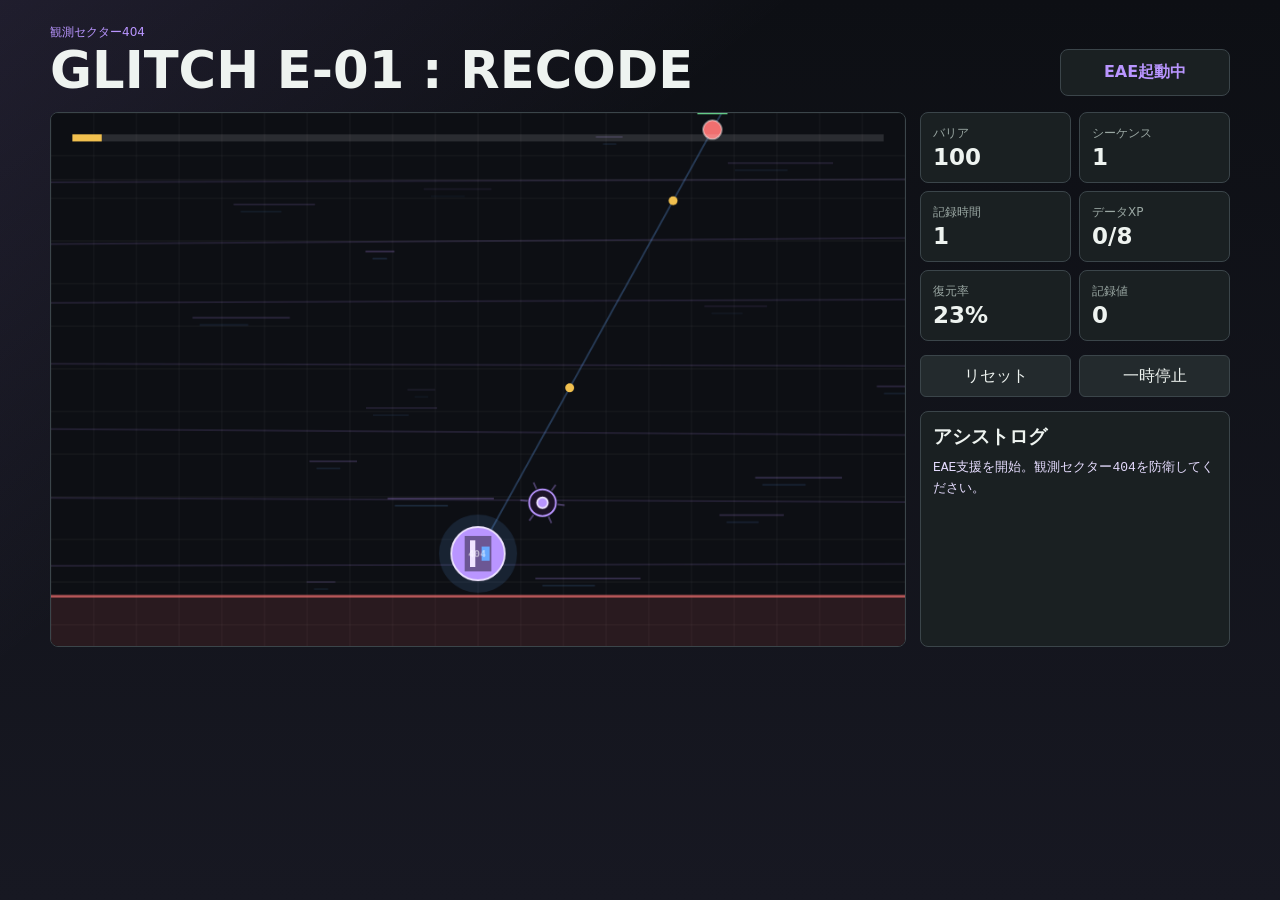
==== mode-prototype/index.html @ 0ef488aa "Deploy GLITCH STORY prototypes" ====
<!doctype html>
<html lang="ja">
  <head>
    <meta charset="utf-8">
    <meta name="viewport" content="width=device-width, initial-scale=1">
    <title>GLITCH E-01 : RECODE Prototype</title>
    <link rel="stylesheet" href="styles.css">
  </head>
  <body>
    <main class="shell">
      <header class="topbar">
        <div>
          <p class="kicker">観測セクター404</p>
          <h1>GLITCH E-01 : RECODE</h1>
        </div>
        <div class="run-state" id="runState">EAE起動中</div>
      </header>

      <section class="play-layout" aria-label="Game">
        <div class="stage-wrap">
          <canvas id="game" width="960" height="600" aria-label="Line defense game canvas"></canvas>
        </div>

        <aside class="panel">
          <div class="stat-grid">
            <div>
              <span>バリア</span>
              <strong id="statHp">100</strong>
            </div>
            <div>
              <span>シーケンス</span>
              <strong id="statWave">1</strong>
            </div>
            <div>
              <span>記録時間</span>
              <strong id="statTime">0</strong>
            </div>
            <div>
              <span>データXP</span>
              <strong id="statXp">0/8</strong>
            </div>
            <div>
              <span>復元率</span>
              <strong id="statPower">1</strong>
            </div>
            <div>
              <span>記録値</span>
              <strong id="statScore">0</strong>
            </div>
          </div>

          <div class="loadout">
            <button id="reset" type="button">リセット</button>
            <button id="pause" type="button">一時停止</button>
          </div>

          <section class="upgrade-panel" id="upgradePanel" hidden>
            <h2>リコード候補</h2>
            <div id="upgradeChoices" class="upgrade-choices"></div>
          </section>

          <section class="notes">
            <h2>アシストログ</h2>
            <p id="systemLog">EAE支援を開始。観測セクター404を防衛してください。</p>
          </section>
        </aside>
      </section>
    </main>
    <script src="game.js"></script>
  </body>
</html>
---- mode-prototype/styles.css ----
:root {
  color-scheme: dark;
  --bg: #101315;
  --panel: #1a2022;
  --panel-2: #232a2d;
  --line: #3b454a;
  --text: #eef3f0;
  --muted: #9aa7a3;
  --accent: #b995ff;
  --blue: #68a9ff;
  --green: #68d38d;
  --red: #f06f6f;
  --violet: #b995ff;
}

* {
  box-sizing: border-box;
}

body {
  margin: 0;
  min-height: 100vh;
  background:
    linear-gradient(140deg, rgba(185, 149, 255, 0.11), transparent 34%),
    linear-gradient(180deg, #0d0f14 0%, #171822 100%);
  color: var(--text);
  font-family: "Segoe UI", system-ui, -apple-system, sans-serif;
}

button {
  min-height: 42px;
  border: 1px solid var(--line);
  border-radius: 6px;
  background: var(--panel-2);
  color: var(--text);
  font: inherit;
  cursor: pointer;
}

button:hover {
  border-color: var(--accent);
}

button:disabled {
  cursor: default;
  opacity: 0.55;
}

.shell {
  width: min(1180px, calc(100vw - 28px));
  margin: 0 auto;
  padding: 24px 0;
}

.topbar {
  display: flex;
  align-items: end;
  justify-content: space-between;
  gap: 18px;
  margin-bottom: 16px;
}

.kicker {
  margin: 0 0 4px;
  color: var(--accent);
  font-size: 12px;
  letter-spacing: 0;
  text-transform: uppercase;
}

h1 {
  margin: 0;
  font-size: clamp(30px, 4vw, 54px);
  line-height: 1;
}

.run-state {
  min-width: 170px;
  border: 1px solid var(--line);
  border-radius: 8px;
  background: var(--panel);
  padding: 12px 14px;
  color: var(--accent);
  text-align: center;
  font-weight: 700;
}

.play-layout {
  display: grid;
  grid-template-columns: minmax(0, 1fr) 310px;
  gap: 14px;
  align-items: stretch;
}

.stage-wrap {
  min-width: 0;
}

canvas {
  display: block;
  width: 100%;
  aspect-ratio: 16 / 10;
  height: auto;
  border: 1px solid var(--line);
  border-radius: 8px;
  background: #0d1113;
  touch-action: none;
}

.panel {
  display: flex;
  flex-direction: column;
  gap: 14px;
  min-height: 100%;
}

.stat-grid {
  display: grid;
  grid-template-columns: repeat(2, 1fr);
  gap: 8px;
}

.stat-grid div,
.notes,
.upgrade-panel {
  border: 1px solid var(--line);
  border-radius: 8px;
  background: var(--panel);
  padding: 12px;
}

.stat-grid span {
  display: block;
  color: var(--muted);
  font-size: 12px;
}

.stat-grid strong {
  display: block;
  margin-top: 2px;
  font-size: 23px;
}

.loadout {
  display: grid;
  grid-template-columns: 1fr 1fr;
  gap: 8px;
}

.notes {
  flex: 1;
}

.notes h2,
.upgrade-panel h2 {
  margin: 0 0 8px;
  font-size: 19px;
}

.notes p {
  margin: 0;
  color: #e6dcff;
  line-height: 1.58;
  font-family: Consolas, "Courier New", monospace;
  font-size: 13px;
}

@media (orientation: landscape) and (max-height: 620px) {
  body {
    overflow: hidden;
  }

  .shell {
    width: calc(100vw - 16px);
    height: 100vh;
    padding: 8px 0;
  }

  .topbar {
    align-items: center;
    margin-bottom: 8px;
  }

  .kicker {
    font-size: 10px;
    margin-bottom: 2px;
  }

  h1 {
    font-size: 23px;
  }

  .run-state {
    min-height: 34px;
    padding: 8px 10px;
    font-size: 12px;
  }

  .play-layout {
    grid-template-columns: minmax(0, 1fr) 252px;
    gap: 8px;
    height: calc(100vh - 66px);
  }

  canvas {
    height: 100%;
    max-height: calc(100vh - 66px);
    aspect-ratio: auto;
  }

  .panel {
    min-height: 0;
    gap: 7px;
    overflow-y: auto;
    padding-right: 2px;
  }

  .stat-grid {
    gap: 6px;
  }

  .stat-grid div,
  .notes,
  .upgrade-panel {
    padding: 7px;
  }

  .stat-grid span {
    font-size: 10px;
  }

  .stat-grid strong {
    font-size: 16px;
  }

  button {
    min-height: 34px;
    font-size: 12px;
  }

  .notes {
    display: none;
  }

  .upgrade-choices button {
    min-height: 44px;
    padding: 6px 8px;
  }

  .upgrade-choices span {
    font-size: 11px;
  }
}

.upgrade-choices {
  display: grid;
  gap: 8px;
}

.upgrade-choices button {
  min-height: 54px;
  padding: 8px 10px;
  text-align: left;
}

.upgrade-choices strong {
  display: block;
  color: var(--accent);
}

.upgrade-choices span {
  display: block;
  margin-top: 2px;
  color: var(--muted);
  font-size: 13px;
}

@media (max-width: 880px) {
  .topbar,
  .play-layout {
    display: grid;
    grid-template-columns: 1fr;
    align-items: start;
  }

  .run-state {
    min-width: 0;
  }
}
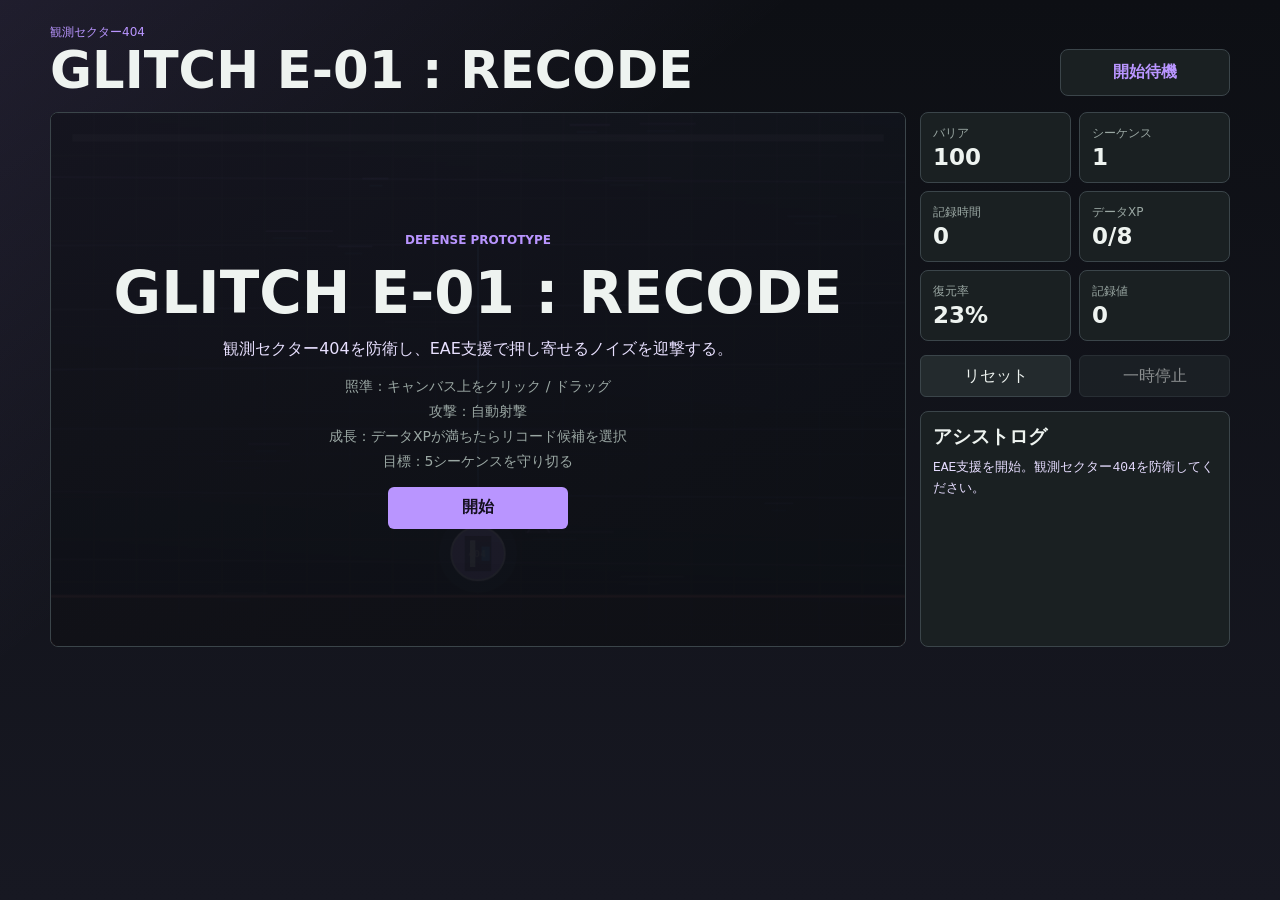
==== commit e264d9e7: "Add start and result screens" ====
--- a/mode-prototype/index.html
+++ b/mode-prototype/index.html
@@ -19,6 +19,30 @@
       <section class="play-layout" aria-label="Game">
         <div class="stage-wrap">
           <canvas id="game" width="960" height="600" aria-label="Line defense game canvas"></canvas>
+          <section class="screen-overlay" id="titleScreen" aria-label="Start screen">
+            <p class="overlay-kicker">DEFENSE PROTOTYPE</p>
+            <h2>GLITCH E-01 : RECODE</h2>
+            <p>観測セクター404を防衛し、EAE支援で押し寄せるノイズを迎撃する。</p>
+            <ul>
+              <li>照準：キャンバス上をクリック / ドラッグ</li>
+              <li>攻撃：自動射撃</li>
+              <li>成長：データXPが満ちたらリコード候補を選択</li>
+              <li>目標：5シーケンスを守り切る</li>
+            </ul>
+            <button class="primary-action" id="startGame" type="button">開始</button>
+          </section>
+          <section class="screen-overlay result-overlay" id="resultScreen" aria-label="Result screen" hidden>
+            <p class="overlay-kicker" id="resultKicker">RESULT</p>
+            <h2 id="resultTitle">観測結果</h2>
+            <p id="resultSummary">記録を集計中。</p>
+            <dl class="result-stats">
+              <div><dt>記録時間</dt><dd id="resultTime">0</dd></div>
+              <div><dt>シーケンス</dt><dd id="resultWave">1</dd></div>
+              <div><dt>復元率</dt><dd id="resultRestore">0%</dd></div>
+              <div><dt>記録値</dt><dd id="resultScore">0</dd></div>
+            </dl>
+            <button class="primary-action" id="resultRestart" type="button">再挑戦</button>
+          </section>
         </div>
 
         <aside class="panel">
--- a/mode-prototype/styles.css
+++ b/mode-prototype/styles.css
@@ -93,6 +93,7 @@
 }
 
 .stage-wrap {
+  position: relative;
   min-width: 0;
 }
 
@@ -107,6 +108,90 @@
   touch-action: none;
 }
 
+.screen-overlay {
+  position: absolute;
+  inset: 1px;
+  display: grid;
+  align-content: center;
+  justify-items: center;
+  gap: 14px;
+  padding: 28px;
+  border-radius: 8px;
+  background:
+    linear-gradient(180deg, rgba(13, 15, 20, 0.82), rgba(13, 15, 20, 0.94)),
+    linear-gradient(135deg, rgba(185, 149, 255, 0.28), rgba(104, 169, 255, 0.1));
+  text-align: center;
+}
+
+.screen-overlay[hidden] {
+  display: none;
+}
+
+.screen-overlay h2 {
+  margin: 0;
+  font-size: clamp(28px, 5vw, 58px);
+  line-height: 1;
+}
+
+.screen-overlay p {
+  width: min(620px, 100%);
+  margin: 0;
+  color: #e8e0ff;
+  line-height: 1.6;
+}
+
+.screen-overlay ul {
+  display: grid;
+  gap: 7px;
+  width: min(520px, 100%);
+  margin: 2px 0;
+  padding: 0;
+  list-style: none;
+  color: var(--muted);
+  font-size: 14px;
+}
+
+.overlay-kicker {
+  color: var(--accent) !important;
+  font-size: 12px;
+  font-weight: 700;
+  letter-spacing: 0;
+}
+
+.primary-action {
+  min-width: 180px;
+  border-color: transparent;
+  background: var(--accent);
+  color: #15101f;
+  font-weight: 800;
+}
+
+.result-stats {
+  display: grid;
+  grid-template-columns: repeat(4, minmax(0, 1fr));
+  gap: 8px;
+  width: min(640px, 100%);
+  margin: 0;
+}
+
+.result-stats div {
+  border: 1px solid rgba(185, 149, 255, 0.35);
+  border-radius: 8px;
+  background: rgba(26, 32, 34, 0.82);
+  padding: 10px;
+}
+
+.result-stats dt {
+  color: var(--muted);
+  font-size: 12px;
+}
+
+.result-stats dd {
+  margin: 2px 0 0;
+  font-size: 22px;
+  font-weight: 800;
+}
+
 .panel {
   display: flex;
   flex-direction: column;
@@ -208,6 +293,38 @@
     aspect-ratio: auto;
   }
 
+  .screen-overlay {
+    padding: 16px;
+    gap: 8px;
+  }
+
+  .screen-overlay h2 {
+    font-size: 26px;
+  }
+
+  .screen-overlay p,
+  .screen-overlay ul {
+    font-size: 11px;
+    line-height: 1.35;
+  }
+
+  .result-stats {
+    grid-template-columns: repeat(4, minmax(0, 1fr));
+    gap: 5px;
+  }
+
+  .result-stats div {
+    padding: 6px;
+  }
+
+  .result-stats dt {
+    font-size: 10px;
+  }
+
+  .result-stats dd {
+    font-size: 15px;
+  }
+
   .panel {
     min-height: 0;
     gap: 7px;
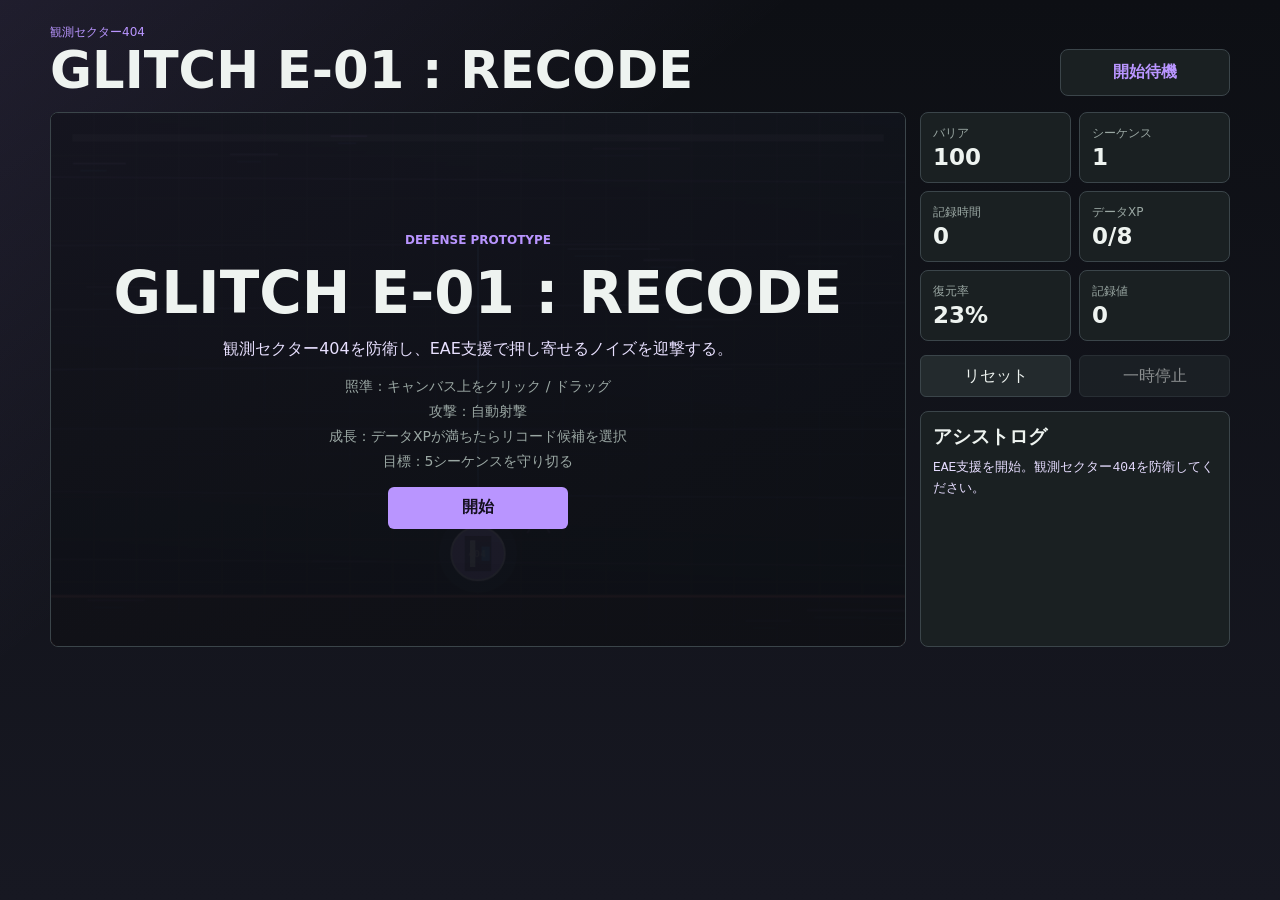
==== commit affedb4e: "Bust prototype asset cache" ====
--- a/mode-prototype/index.html
+++ b/mode-prototype/index.html
@@ -4,7 +4,7 @@
     <meta charset="utf-8">
     <meta name="viewport" content="width=device-width, initial-scale=1">
     <title>GLITCH E-01 : RECODE Prototype</title>
-    <link rel="stylesheet" href="styles.css">
+    <link rel="stylesheet" href="styles.css?v=20260514-start-result">
   </head>
   <body>
     <main class="shell">
@@ -90,6 +90,6 @@
         </aside>
       </section>
     </main>
-    <script src="game.js"></script>
+    <script src="game.js?v=20260514-start-result"></script>
   </body>
 </html>
